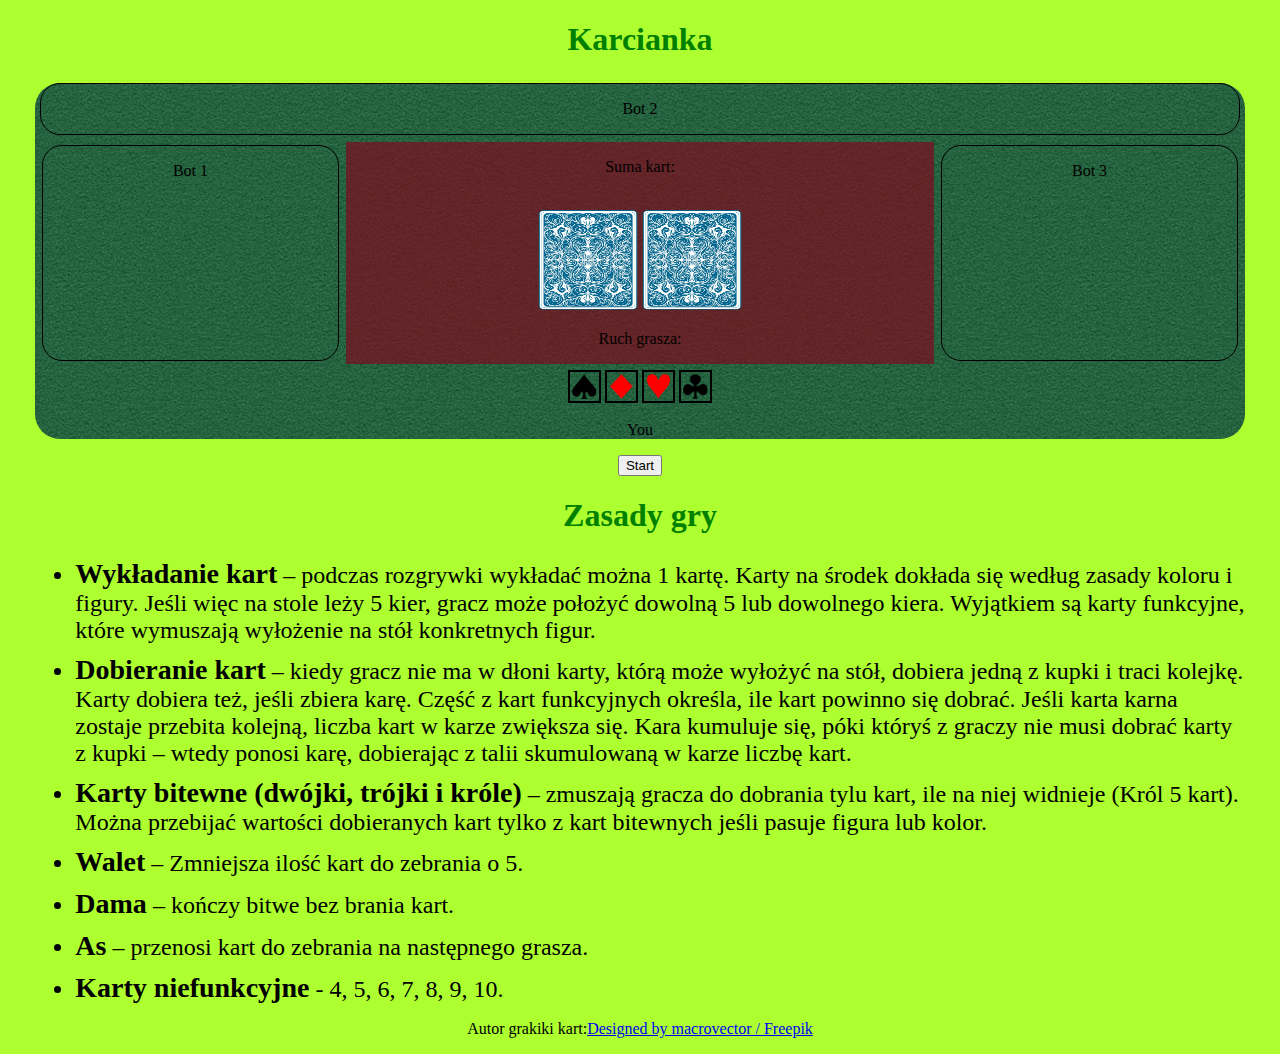
==== index.html @ d6645b2e "Add footer" ====
<!DOCTYPE html>
<html lang="pl">
<head>
    <meta charset="UTF-8">
    <meta http-equiv="X-UA-Compatible" content="IE=edge">
    <meta name="viewport" content="width=device-width, initial-scale=1.0">
    <title>Karcianka</title>
    <link rel="stylesheet" href="style.css">
    
</head>
<body>
    <h1>Karcianka</h1>
    <div class="board">
        <div class="bot">
            <p>Bot 2</p>
            <div class="cardsBot2"></div>
        </div>
        <div class="center">
            <div class="bot">
                <p>Bot 1</p>
                <div class="cardsBot1"></div>
            </div>
            <div class="centerBoard">
                <p>Suma kart: <span id="suma"></span></p><br>
                <img id="zakryte" src="img/cards/background_card.png" alt="card">
                <img id="odkryte" src="img/cards/background_card.png" alt="card">
                <p>Ruch grasza: <span id="ktoTeraz"></span></p>
            </div>
            <div class="bot">
                <p>Bot 3</p>

                <div class="cardsBot3"></div>
            </div>
        </div>
        <div class="Bot">
            <div class="panel">
                <div class="figure"><img src="img/cards/Pik.png" alt="Pik"></div>
                <div class="figure"><img src="img/cards/Karo.png" alt="Karo"></div>
                <div class="figure"><img src="img/cards/Kier.png" alt="Kier"></div>
                <div class="figure"><img src="img/cards/Trefl.png" alt="Trefl"></div>
            </div>
            <p>You</p>
            <div class="cardsYou"></div>
        </div> 
    </div>
    <div class="buttons">
        <input type="button" value="Start">
    </div>
        <h1>Zasady gry</h1>
    <div>
        <ul>
            <li><span>Wykładanie kart</span> – podczas rozgrywki wykładać można 1 kartę. Karty na środek dokłada się według zasady koloru i figury. Jeśli więc na stole leży 5 kier, gracz może położyć dowolną 5 lub dowolnego kiera. Wyjątkiem są karty funkcyjne, które wymuszają wyłożenie na stół konkretnych figur.</li>
            <li><span>Dobieranie kart</span> – kiedy gracz nie ma w dłoni karty, którą może wyłożyć na stół, dobiera jedną z kupki i traci kolejkę. Karty dobiera też, jeśli zbiera karę. Część z kart funkcyjnych określa, ile kart powinno się dobrać. Jeśli karta karna zostaje przebita kolejną, liczba kart w karze zwiększa się. Kara kumuluje się, póki któryś z graczy nie musi dobrać karty z kupki – wtedy ponosi karę, dobierając z talii skumulowaną w karze liczbę kart.</li>
            <li><span>Karty bitewne (dwójki, trójki i króle)</span> – zmuszają gracza do dobrania tylu kart, ile na niej widnieje (Król 5 kart). Można przebijać wartości dobieranych kart tylko z kart bitewnych jeśli pasuje figura lub kolor.</li>
            <li><span>Walet</span> – Zmniejsza ilość kart do zebrania o 5.</li>
            <li><span>Dama</span> – kończy bitwe bez brania kart.</li>
            <li><span>As</span> – przenosi kart do zebrania na następnego grasza.</li>
            <li><span>Karty niefunkcyjne</span> - 4, 5, 6, 7, 8, 9, 10.</li>
        </ul>
    </div>
    <script src="scriptMechanikiGry.js"></script>
    <footer>
        <p>Autor grakiki kart:<a href="http://www.freepik.com">Designed by macrovector / Freepik</a></p>
    </footer>
</body>
</html>
---- style.css ----
body, html{
    background-color: greenyellow;
    text-align: center;
    padding-left: 1%;
    padding-right: 1%;
}

div{
    margin: 2px;
}

.board{
    /*Background pattern from sublepatterns.com*/
    background-image: url("img/background/pool_table_green.png");
    border-radius: 25px;
}

.board .center{
    display: flex;
    justify-content: center;
    align-items: stretch;
}

.board .center .centerBoard{
    flex: 2;
    box-sizing: border-box;
    align-self: center;
    background-image: url("img/background/pool_table_red.png");
}

.board .center .bot{
    flex: 1;
}

h1{
    color: green;
    margin-bottom: 2%;
}

img{
    box-sizing: border-box;
    width: 100px;
    height: 100px;
}

.bot{
    border: 1px solid black;
    border-radius: 20px;
    margin: 5px;
}

.cards{
    background-color: white;
}

.cardsYou img:hover, #zakryte:hover{
    border: 2px solid blue;
    border-radius: 20px;
}

ul{
    text-align: left;
}

ul li{
    font-size: 24px;
    margin-bottom: 10px;
}

ul li span{
    font-size: 28px;
    font-weight: bold;
}

.panel{
    display: flex;
    justify-content: center;
}

.panel .figure{
    border: 2px solid black;
    display: flex;
    justify-content: center;
    padding: 2px;
}

.panel .figure img{
    width: 25px;
    height: 25px;
}
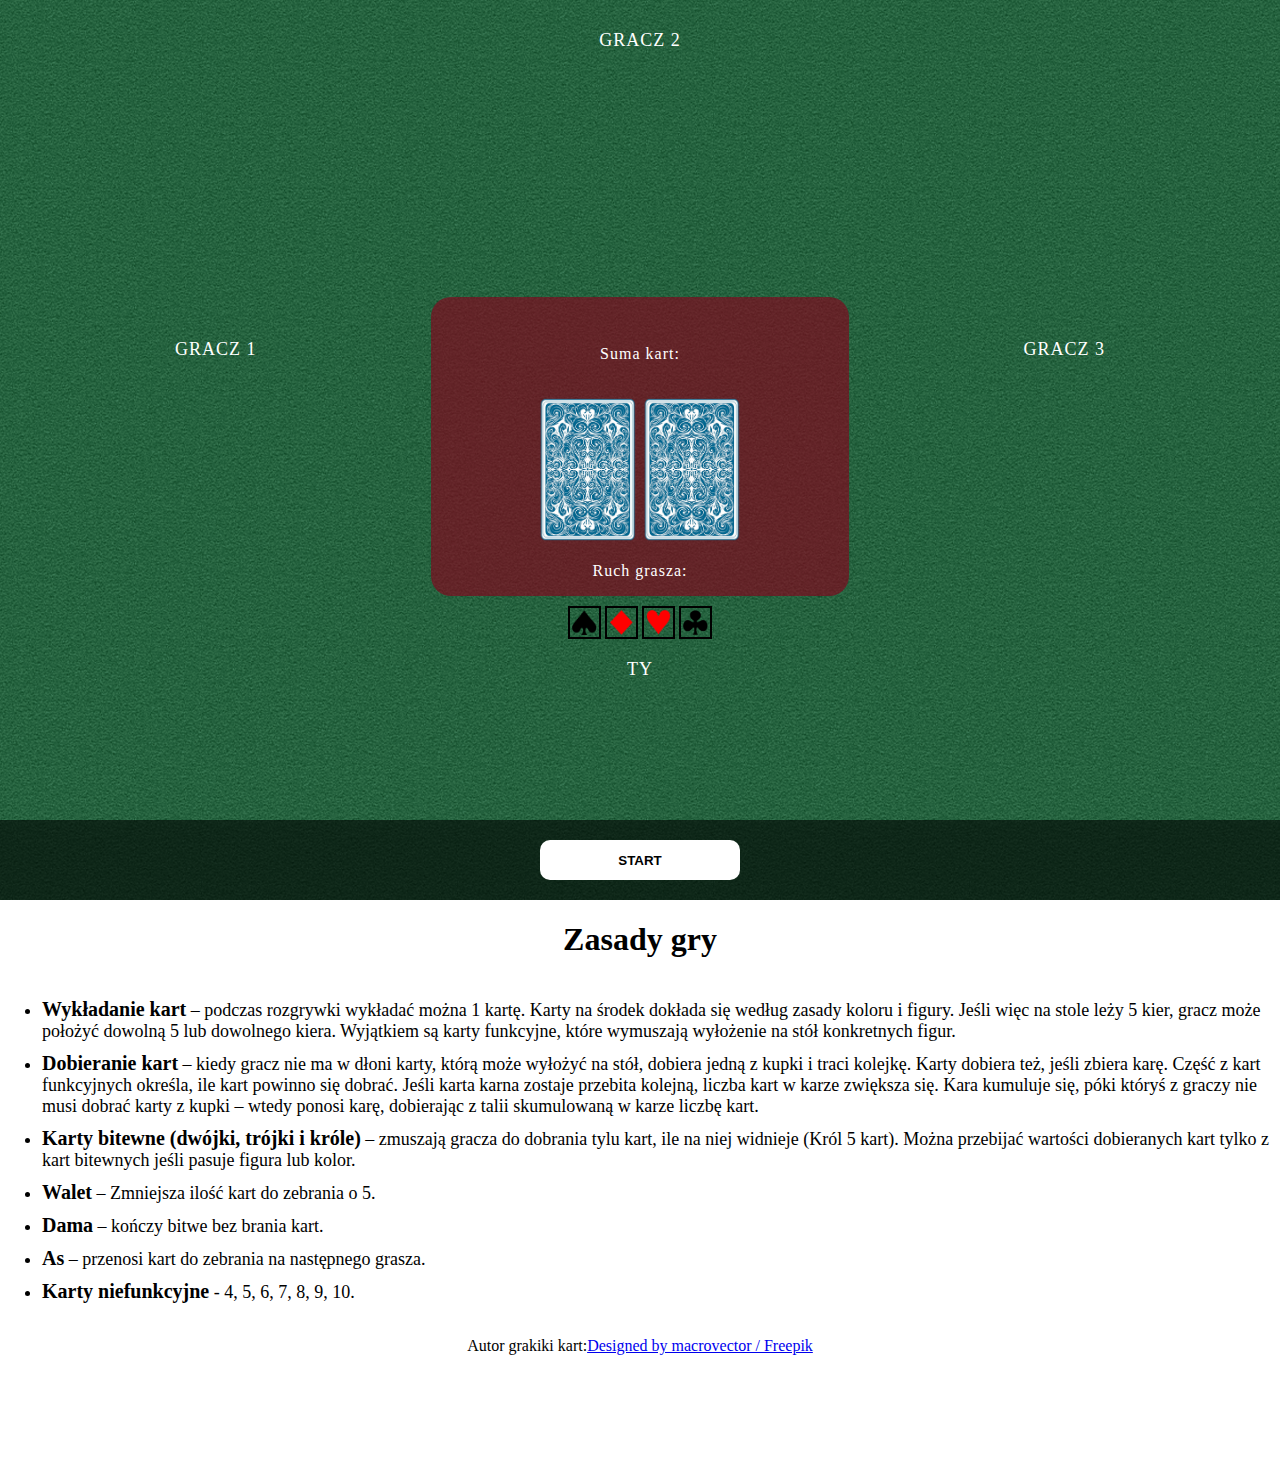
==== commit 7dc0be63: "Add style" ====
--- a/index.html
+++ b/index.html
@@ -9,27 +9,26 @@
     
 </head>
 <body>
-    <h1>Karcianka</h1>
     <div class="board">
         <div class="bot">
-            <p>Bot 2</p>
-            <div class="cardsBot2"></div>
+            <p>Gracz 2</p>
+            <div id="cardsBot2" class="cardsBot"></div>
         </div>
         <div class="center">
             <div class="bot">
-                <p>Bot 1</p>
-                <div class="cardsBot1"></div>
+                <p>Gracz 1</p>
+                <div id="cardsBot1" class="cardsBot"></div>
             </div>
             <div class="centerBoard">
+                <p id="ktoWygral"></p>
                 <p>Suma kart: <span id="suma"></span></p><br>
                 <img id="zakryte" src="img/cards/background_card.png" alt="card">
                 <img id="odkryte" src="img/cards/background_card.png" alt="card">
                 <p>Ruch grasza: <span id="ktoTeraz"></span></p>
             </div>
             <div class="bot">
-                <p>Bot 3</p>
-
-                <div class="cardsBot3"></div>
+                <p>Gracz 3</p>
+                <div id="cardsBot3" class="cardsBot"></div>
             </div>
         </div>
         <div class="Bot">
@@ -39,7 +38,7 @@
                 <div class="figure"><img src="img/cards/Kier.png" alt="Kier"></div>
                 <div class="figure"><img src="img/cards/Trefl.png" alt="Trefl"></div>
             </div>
-            <p>You</p>
+            <p>Ty</p>
             <div class="cardsYou"></div>
         </div> 
     </div>
--- a/style.css
+++ b/style.css
@@ -1,8 +1,11 @@
-body, html{
-    background-color: greenyellow;
+body{
     text-align: center;
-    padding-left: 1%;
-    padding-right: 1%;
+    width: 100%;
+    padding: 0;
+    margin: 0;
+    padding-bottom: 100px;
+    display: inline-flex;
+    flex-direction: column;
 }
 
 div{
@@ -13,6 +16,9 @@
     /*Background pattern from sublepatterns.com*/
     background-image: url("img/background/pool_table_green.png");
     border-radius: 25px;
+    min-height: 100vh;
+    border-radius: 0;
+    margin: 0;
 }
 
 .board .center{
@@ -22,40 +28,70 @@
 }
 
 .board .center .centerBoard{
-    flex: 2;
+    flex: 1;
     box-sizing: border-box;
     align-self: center;
     background-image: url("img/background/pool_table_red.png");
+    border-radius: 20px;
 }
 
-.board .center .bot{
-    flex: 1;
+.cardsYou, .cardsBot{
+    min-height: 180px;
+    margin-top: 30px;
 }
 
-h1{
-    color: green;
-    margin-bottom: 2%;
+.centerBoard > p{
+    color: white;
+    letter-spacing: 1px;
+}
+
+#ktoWygral{
+    color: darkgreen;
+    font-size: 48px;
+    font-weight: bolder;
 }
 
 img{
     box-sizing: border-box;
     width: 100px;
-    height: 100px;
+    /* height: 100px; */
 }
 
 .bot{
-    border: 1px solid black;
-    border-radius: 20px;
+    flex: 1;
     margin: 5px;
+    margin-top: 30px;
+    margin-bottom: 30px;
+}
+.bot > p{
+    color: white;
+    font-size: 18px;
+    text-transform: uppercase;
+    letter-spacing: 1px;
+}
+.Bot > p{
+    color: white;
+    font-size: 18px;
+    text-transform: uppercase;
+    letter-spacing: 1px;
 }
 
 .cards{
     background-color: white;
 }
+/*
+.cardsBot img, .cardsYou img{
+    opacity: 0;
+}
+*/
+.cardsYou img, .zakryte{
+    transition: 0.2s ease-in-out;
+    cursor: pointer;
+}
 
-.cardsYou img:hover, #zakryte:hover{
-    border: 2px solid blue;
-    border-radius: 20px;
+.cardsYou img:hover, .zakryte:hover{
+    transform: scale(1.2);
+    transition: 0.2s ease-in-out;
 }
 
 ul{
@@ -63,12 +99,12 @@
 }
 
 ul li{
-    font-size: 24px;
+    font-size: 18px;
     margin-bottom: 10px;
 }
 
 ul li span{
-    font-size: 28px;
+    font-size: 20px;
     font-weight: bold;
 }
 
@@ -87,4 +123,44 @@
 .panel .figure img{
     width: 25px;
     height: 25px;
+}
+
+.buttons{
+    position: fixed;
+    bottom: 0px;
+    left: 50%;
+    transform: translateX(-50%);
+    background-color: rgba(0, 0, 0, 0.6);
+    width: 100%;
+    margin: 0;
+    padding-top: 20px;
+    padding-bottom: 20px;
+}
+.buttons input{
+    width: 200px;
+    height: 40px;
+    padding: 6px;
+    background-color: white;
+    text-transform: uppercase;
+    outline: none;
+    border-radius: 10px;
+    border: none;
+    transition: 0.2s ease-in-out;
+    font-weight: bold;
+    cursor: pointer;
+}
+.buttons input:hover{
+    background-color: rgb(216, 216, 216);
+    transform: scale(1.01);
+    transition: 0.2s ease-in-out;
+}
+
+.removeCard{
+    opacity: 0;
+    transition:  0.5s opacity ease-in-out;
+}
+
+.addCard{
+    opacity: 1 !important;
+    transition:  0.5s opacity ease-in-out;
 }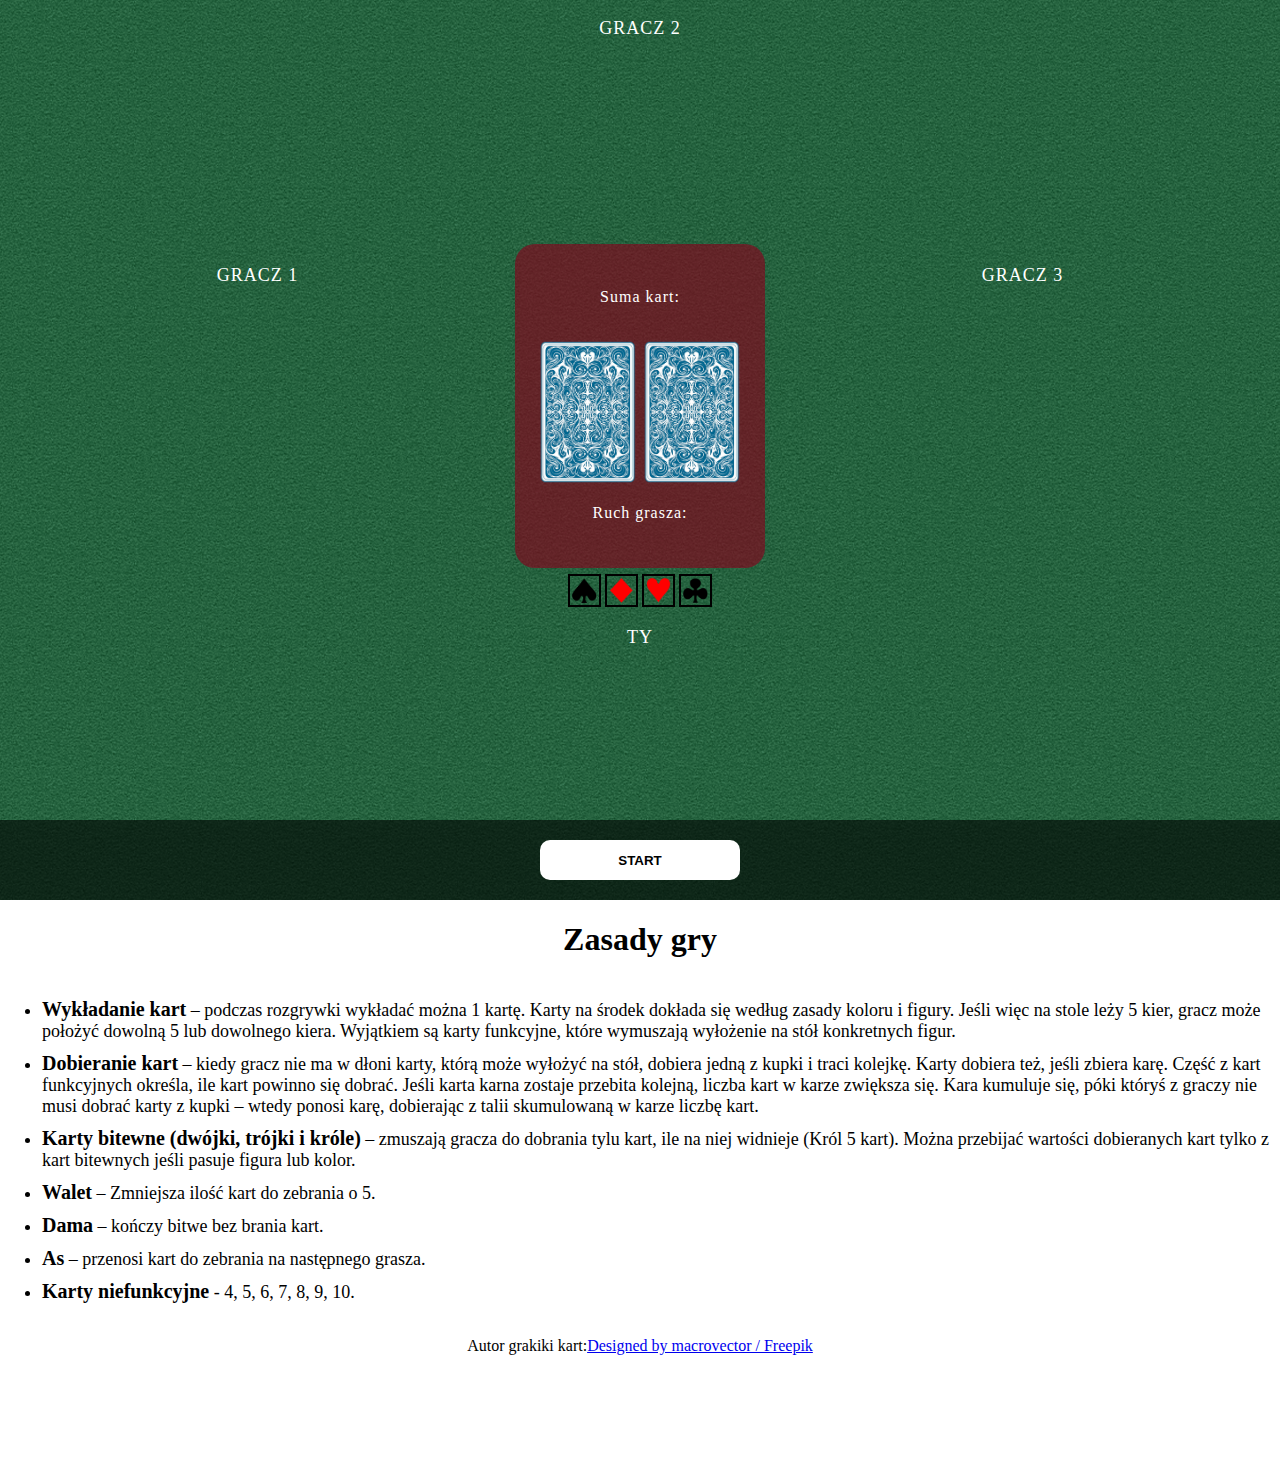
==== commit 5b0ee080: "Correct" ====
--- a/index.html
+++ b/index.html
@@ -59,7 +59,7 @@
     </div>
     <script src="scriptMechanikiGry.js"></script>
     <footer>
-        <p>Autor grakiki kart:<a href="http://www.freepik.com">Designed by macrovector / Freepik</a></p>
+        <p>Autor grakiki kart:<a target="_blank" href="http://www.freepik.com">Designed by macrovector / Freepik</a></p>
     </footer>
 </body>
 </html>--- a/style.css
+++ b/style.css
@@ -33,11 +33,12 @@
     align-self: center;
     background-image: url("img/background/pool_table_red.png");
     border-radius: 20px;
+    padding-bottom: 30px;
 }
 
 .cardsYou, .cardsBot{
     min-height: 180px;
-    margin-top: 30px;
+    /*margin-top: 30px;*/
 }
 
 .centerBoard > p{
@@ -47,21 +48,24 @@
 
 #ktoWygral{
     color: darkgreen;
-    font-size: 48px;
+    font-size: 44px;
     font-weight: bolder;
 }
 
 img{
     box-sizing: border-box;
+    width: 75px;
+}
+
+.centerBoard img, .cardsYou img{
     width: 100px;
-    /* height: 100px; */
 }
 
 .bot{
-    flex: 1;
+    flex: 2;
     margin: 5px;
-    margin-top: 30px;
-    margin-bottom: 30px;
+    /*margin-top: 30px;
+    margin-bottom: 30px;*/
 }
 .bot > p{
     color: white;
@@ -79,11 +83,7 @@
 .cards{
     background-color: white;
 }
-/*
-.cardsBot img, .cardsYou img{
-    opacity: 0;
-}
-*/
+
 .cardsYou img, .zakryte{
     transition: 0.2s ease-in-out;
     cursor: pointer;
@@ -157,10 +157,10 @@
 
 .removeCard{
     opacity: 0;
-    transition:  0.5s opacity ease-in-out;
+    transition:  0.7s opacity ease-in-out;
 }
 
 .addCard{
     opacity: 1 !important;
-    transition:  0.5s opacity ease-in-out;
+    transition:  0.7s opacity ease-in-out;
 }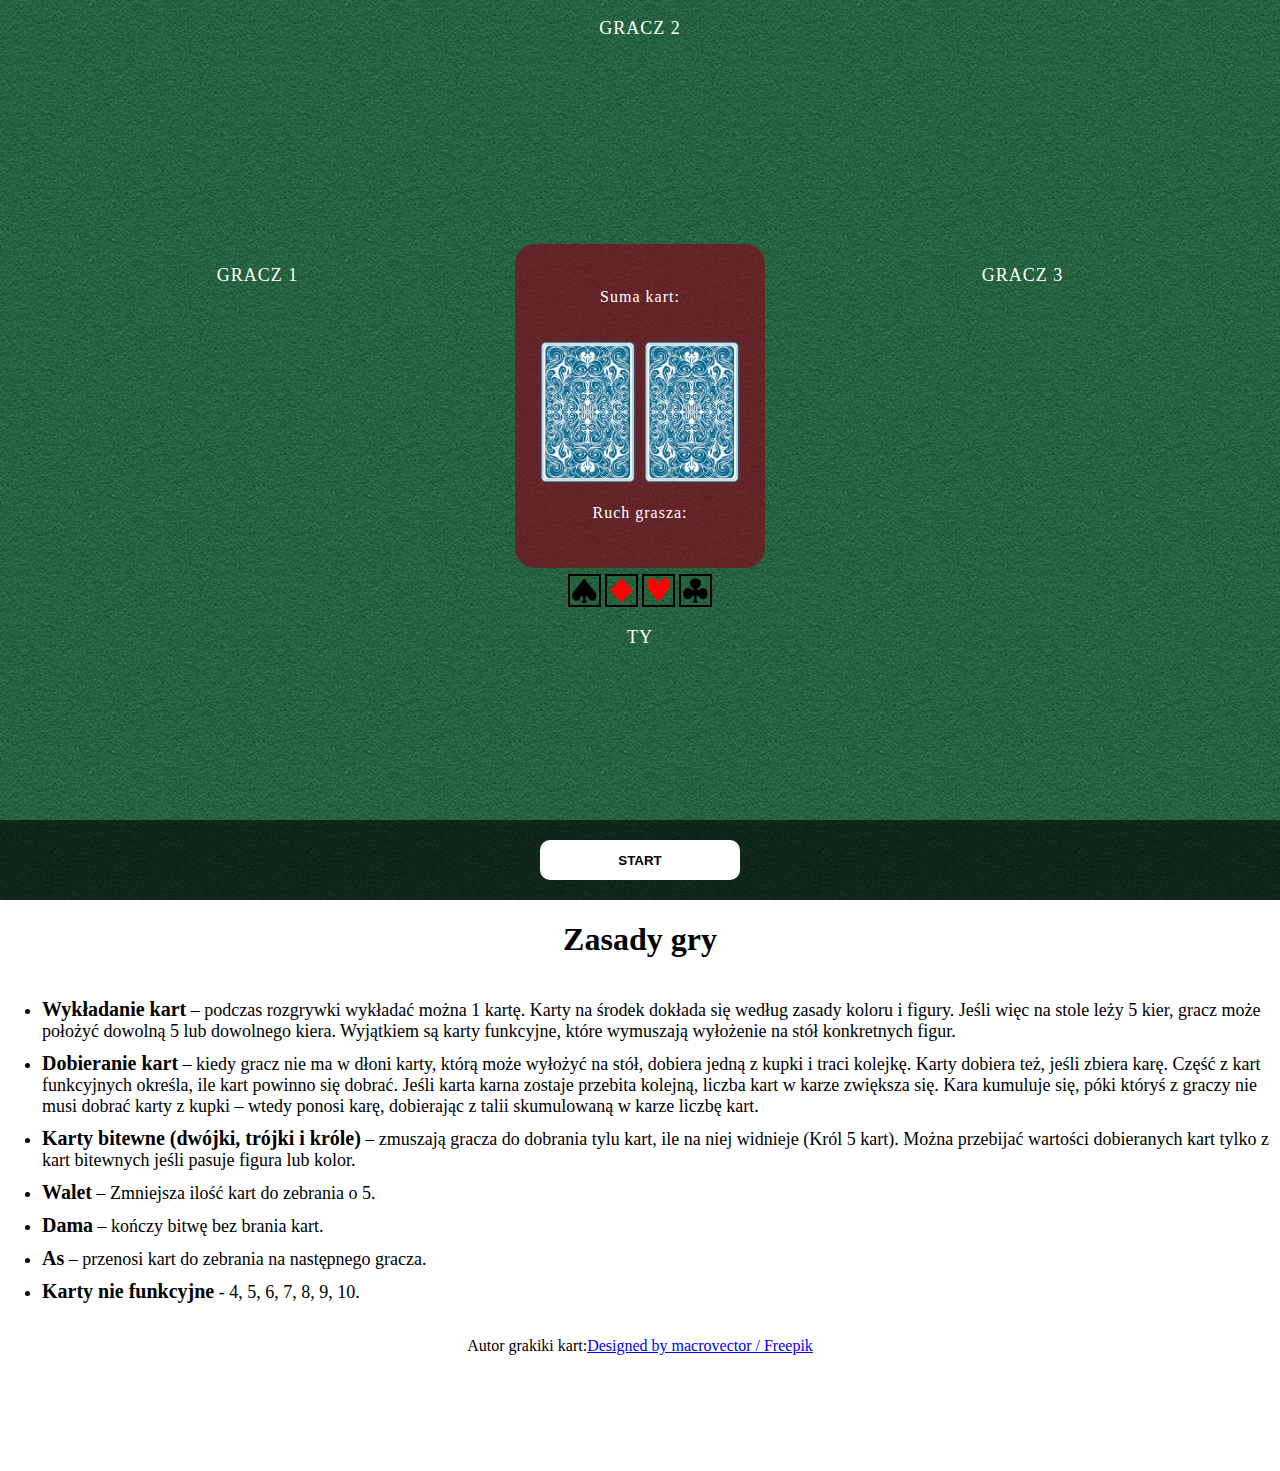
==== commit 805ee8c2: "Correct rules" ====
--- a/index.html
+++ b/index.html
@@ -52,9 +52,9 @@
             <li><span>Dobieranie kart</span> – kiedy gracz nie ma w dłoni karty, którą może wyłożyć na stół, dobiera jedną z kupki i traci kolejkę. Karty dobiera też, jeśli zbiera karę. Część z kart funkcyjnych określa, ile kart powinno się dobrać. Jeśli karta karna zostaje przebita kolejną, liczba kart w karze zwiększa się. Kara kumuluje się, póki któryś z graczy nie musi dobrać karty z kupki – wtedy ponosi karę, dobierając z talii skumulowaną w karze liczbę kart.</li>
             <li><span>Karty bitewne (dwójki, trójki i króle)</span> – zmuszają gracza do dobrania tylu kart, ile na niej widnieje (Król 5 kart). Można przebijać wartości dobieranych kart tylko z kart bitewnych jeśli pasuje figura lub kolor.</li>
             <li><span>Walet</span> – Zmniejsza ilość kart do zebrania o 5.</li>
-            <li><span>Dama</span> – kończy bitwe bez brania kart.</li>
-            <li><span>As</span> – przenosi kart do zebrania na następnego grasza.</li>
-            <li><span>Karty niefunkcyjne</span> - 4, 5, 6, 7, 8, 9, 10.</li>
+            <li><span>Dama</span> – kończy bitwę bez brania kart.</li>
+            <li><span>As</span> – przenosi kart do zebrania na następnego gracza.</li>
+            <li><span>Karty nie funkcyjne</span> - 4, 5, 6, 7, 8, 9, 10.</li>
         </ul>
     </div>
     <script src="scriptMechanikiGry.js"></script>
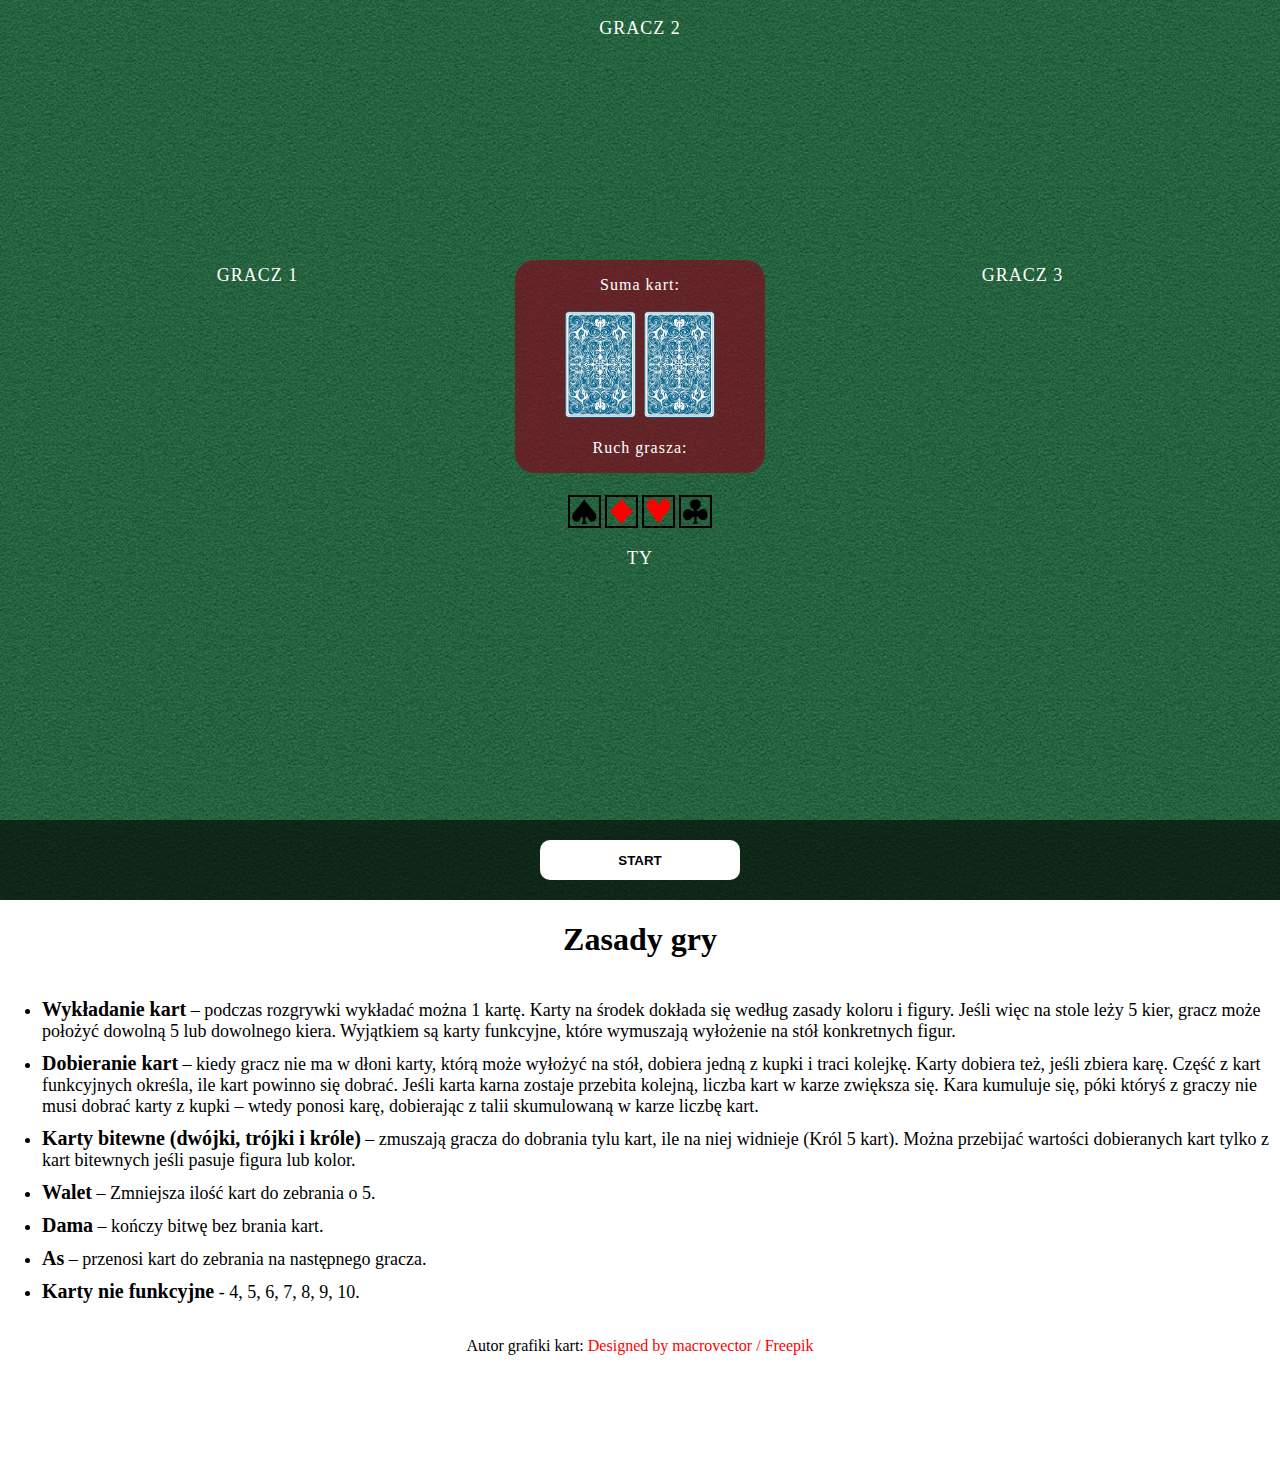
==== commit db659381: "Add icon" ====
--- a/index.html
+++ b/index.html
@@ -6,11 +6,11 @@
     <meta name="viewport" content="width=device-width, initial-scale=1.0">
     <title>Karcianka</title>
     <link rel="stylesheet" href="style.css">
-    
+    <link rel="icon" href="img/ico.png">
 </head>
 <body>
     <div class="board">
-        <div class="bot">
+        <div class="bot player2">
             <p>Gracz 2</p>
             <div id="cardsBot2" class="cardsBot"></div>
         </div>
@@ -20,8 +20,7 @@
                 <div id="cardsBot1" class="cardsBot"></div>
             </div>
             <div class="centerBoard">
-                <p id="ktoWygral"></p>
-                <p>Suma kart: <span id="suma"></span></p><br>
+                <p>Suma kart: <span id="suma"></span></p>
                 <img id="zakryte" src="img/cards/background_card.png" alt="card">
                 <img id="odkryte" src="img/cards/background_card.png" alt="card">
                 <p>Ruch grasza: <span id="ktoTeraz"></span></p>
@@ -57,9 +56,10 @@
             <li><span>Karty nie funkcyjne</span> - 4, 5, 6, 7, 8, 9, 10.</li>
         </ul>
     </div>
+    <footer>
+        <p>Autor grafiki kart: <a target="_blank" href="http://www.freepik.com">Designed by macrovector / Freepik</a></p>
+    </footer>
     <script src="scriptMechanikiGry.js"></script>
-    <footer>
-        <p>Autor grakiki kart:<a target="_blank" href="http://www.freepik.com">Designed by macrovector / Freepik</a></p>
-    </footer>
+    <script src="script.js"></script>
 </body>
 </html>--- a/style.css
+++ b/style.css
@@ -33,12 +33,10 @@
     align-self: center;
     background-image: url("img/background/pool_table_red.png");
     border-radius: 20px;
-    padding-bottom: 30px;
 }
 
 .cardsYou, .cardsBot{
     min-height: 180px;
-    /*margin-top: 30px;*/
 }
 
 .centerBoard > p{
@@ -64,8 +62,6 @@
 .bot{
     flex: 2;
     margin: 5px;
-    /*margin-top: 30px;
-    margin-bottom: 30px;*/
 }
 .bot > p{
     color: white;
@@ -155,6 +151,15 @@
     transition: 0.2s ease-in-out;
 }
 
+footer a{
+    color: red;
+    text-decoration: none;
+}
+
+footer a:hover{
+    color: brown;
+}
+
 .removeCard{
     opacity: 0;
     transition:  0.7s opacity ease-in-out;
@@ -163,4 +168,69 @@
 .addCard{
     opacity: 1 !important;
     transition:  0.7s opacity ease-in-out;
+}
+
+@media screen and (max-height: 900px) {
+    img{
+        max-width: 75px;
+    }
+}
+@media screen and (max-height: 850px) {
+    .cardsYou, .cardsBot{
+        min-height: 140px;
+    }
+}
+
+@media screen and (max-width: 900px) {
+    .centerBoard{
+        min-width: 170px;
+    }
+}
+
+@media screen and (max-width: 700px) {
+    img{
+        max-width: 60px;
+    }
+}
+
+@media screen and (max-width: 500px) {
+    .center{
+        flex-direction: column;
+    }
+
+    .centerBoard{
+        order: 1;
+        min-width: 80%;
+    }
+
+    .cardsBot{
+        min-height: 90px;
+    }
+
+    .bot > p{
+        margin: 10px auto;
+    }
+}
+@media screen and (max-width: 400px) {
+    img{
+        max-width: 40px;
+    }
+
+    .center{
+        flex-direction: column;
+    }
+
+    .centerBoard{
+        order: 1;
+        min-width: 80%;
+        padding-right: 5px;
+    }
+
+    .cardsBot{
+        min-height: 50px;
+    }
+    
+    .bot > p{
+        margin: 8px auto;
+    }
 }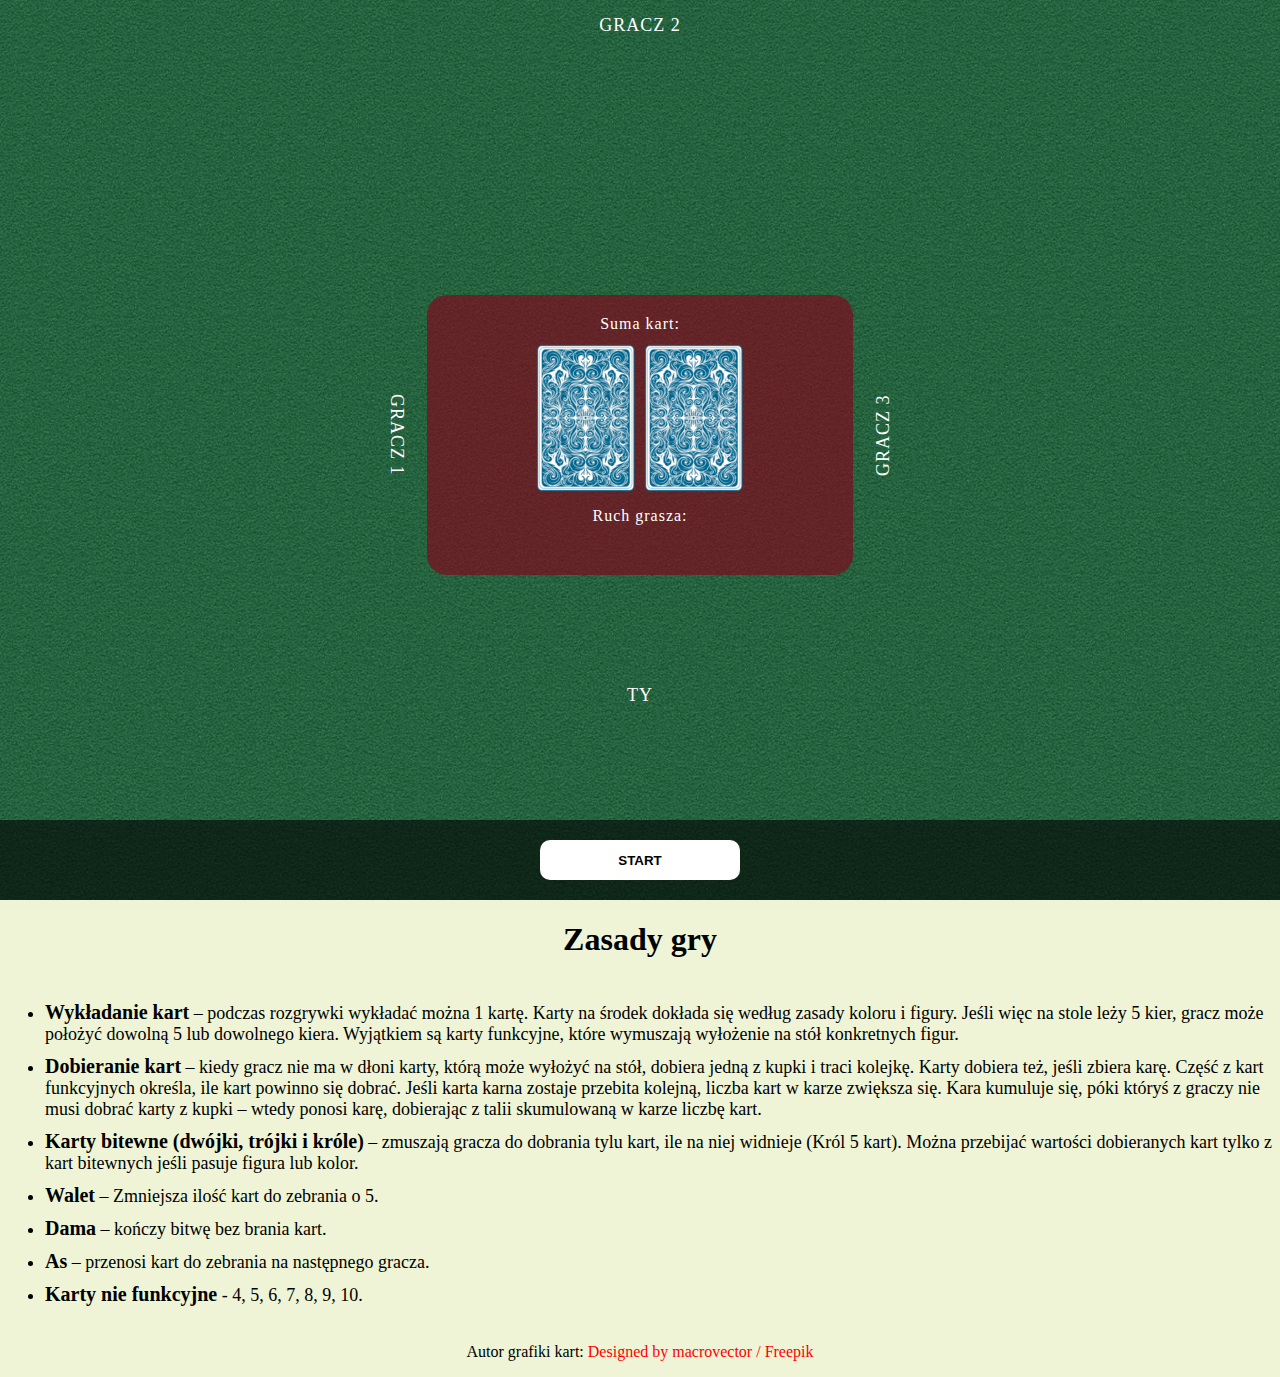
==== commit 50bb7303: "Corect" ====
--- a/index.html
+++ b/index.html
@@ -12,34 +12,28 @@
     <div class="board">
         <div class="bot player2">
             <p>Gracz 2</p>
-            <div id="cardsBot2" class="cardsBot"></div>
+            <div id="cardsBot2" ></div>
         </div>
         <div class="center">
-            <div class="bot">
+            <div class="bot player1">
                 <p>Gracz 1</p>
-                <div id="cardsBot1" class="cardsBot"></div>
+                <div id="cardsBot1"></div>
             </div>
             <div class="centerBoard">
                 <p>Suma kart: <span id="suma"></span></p>
                 <img id="zakryte" src="img/cards/background_card.png" alt="card">
                 <img id="odkryte" src="img/cards/background_card.png" alt="card">
-                <p>Ruch grasza: <span id="ktoTeraz"></span></p>
+                <p>Ruch grasza:</p><p id="ktoTeraz"></p>
             </div>
-            <div class="bot">
+            <div class="bot player3">
                 <p>Gracz 3</p>
-                <div id="cardsBot3" class="cardsBot"></div>
+                <div id="cardsBot3"></div>    
             </div>
         </div>
-        <div class="Bot">
-            <div class="panel">
-                <div class="figure"><img src="img/cards/Pik.png" alt="Pik"></div>
-                <div class="figure"><img src="img/cards/Karo.png" alt="Karo"></div>
-                <div class="figure"><img src="img/cards/Kier.png" alt="Kier"></div>
-                <div class="figure"><img src="img/cards/Trefl.png" alt="Trefl"></div>
+            <div class="you">
+                <p>Ty</p>
+                <div class="cardsYou"></div>
             </div>
-            <p>Ty</p>
-            <div class="cardsYou"></div>
-        </div> 
     </div>
     <div class="buttons">
         <input type="button" value="Start">
@@ -60,6 +54,5 @@
         <p>Autor grafiki kart: <a target="_blank" href="http://www.freepik.com">Designed by macrovector / Freepik</a></p>
     </footer>
     <script src="scriptMechanikiGry.js"></script>
-    <script src="script.js"></script>
 </body>
 </html>--- a/style.css
+++ b/style.css
@@ -1,93 +1,124 @@
 body{
+    background-color: #eef4d5;
+    margin: 0;
     text-align: center;
-    width: 100%;
-    padding: 0;
-    margin: 0;
-    padding-bottom: 100px;
     display: inline-flex;
     flex-direction: column;
 }
 
 div{
-    margin: 2px;
+    margin: 5px;
+}
+
+#cardsBot2 img{
+    max-width: 85px;
+}
+#cardsBot1 img, #cardsBot3 img{
+    max-height: 85px;
 }
 
 .board{
     /*Background pattern from sublepatterns.com*/
     background-image: url("img/background/pool_table_green.png");
-    border-radius: 25px;
-    min-height: 100vh;
-    border-radius: 0;
     margin: 0;
-}
-
-.board .center{
-    display: flex;
+    padding: 0;
+    min-height: 900px;
+    display: flex;
+    flex-direction: column;
     justify-content: center;
     align-items: stretch;
 }
 
-.board .center .centerBoard{
-    flex: 1;
-    box-sizing: border-box;
-    align-self: center;
-    background-image: url("img/background/pool_table_red.png");
-    border-radius: 20px;
-}
-
-.cardsYou, .cardsBot{
-    min-height: 180px;
-}
-
-.centerBoard > p{
+.board p{
     color: white;
     letter-spacing: 1px;
+    margin: 10px;
+}
+
+#ktoTeraz{
+    font-size: 26px;
+}
+
+.board .center{
+    display: flex;
+    justify-content: center;
+    flex: 2;
+    flex-direction: row;
+}
+
+.centerBoard{
+    background-image: url("img/background/pool_table_red.png");
+    align-self: center;
+    box-sizing: border-box;
+    padding: 10px 10px 0px 10px;
+    border-radius: 20px;
+    flex: 1;
+    min-height: 280px;
+}
+
+.player1 {
+    justify-content: end;
+}
+
+.player1 p{
+    writing-mode: tb;
+    order: 2;
+}
+
+#cardsBot1, #cardsBot3{
+    display: flex;
+    flex-direction: column;
+    justify-content: center;
+    max-height: 500px;
+    flex-wrap: wrap;
+}
+
+#cardsBot1{
+    align-content: flex-end;
+}
+
+#cardsBot3{
+    align-content: flex-start;
+}
+.player2{
+    flex: 1;
+    min-height: 190px;
+}
+
+.player3, .player1{
+    display: flex;
+    flex: 1;
+}
+
+.player3 p{
+    writing-mode: vertical-rl;
+    transform: rotate(180deg);
+}
+
+.cardsYou img, .zakryte{
+    transition: 0.2s ease-in-out;
+    cursor: pointer;
+}
+
+.cardsYou img:hover, .zakryte:hover{
+    transform: scale(1.2);
+    transition: 0.2s ease-in-out;
+}
+
+.bot p, .you p{
+    font-size: 18px;
+    text-transform: uppercase;
+}
+
+.you{
+    flex: 1;
+    min-height: 220px;
 }
 
 #ktoWygral{
     color: darkgreen;
-    font-size: 44px;
+    font-size: 40px;
     font-weight: bolder;
-}
-
-img{
-    box-sizing: border-box;
-    width: 75px;
-}
-
-.centerBoard img, .cardsYou img{
-    width: 100px;
-}
-
-.bot{
-    flex: 2;
-    margin: 5px;
-}
-.bot > p{
-    color: white;
-    font-size: 18px;
-    text-transform: uppercase;
-    letter-spacing: 1px;
-}
-.Bot > p{
-    color: white;
-    font-size: 18px;
-    text-transform: uppercase;
-    letter-spacing: 1px;
-}
-
-.cards{
-    background-color: white;
-}
-
-.cardsYou img, .zakryte{
-    transition: 0.2s ease-in-out;
-    cursor: pointer;
-}
-
-.cardsYou img:hover, .zakryte:hover{
-    transform: scale(1.2);
-    transition: 0.2s ease-in-out;
 }
 
 ul{
@@ -102,23 +133,6 @@
 ul li span{
     font-size: 20px;
     font-weight: bold;
-}
-
-.panel{
-    display: flex;
-    justify-content: center;
-}
-
-.panel .figure{
-    border: 2px solid black;
-    display: flex;
-    justify-content: center;
-    padding: 2px;
-}
-
-.panel .figure img{
-    width: 25px;
-    height: 25px;
 }
 
 .buttons{
@@ -131,7 +145,9 @@
     margin: 0;
     padding-top: 20px;
     padding-bottom: 20px;
-}
+    z-index: 1;
+}
+
 .buttons input{
     width: 200px;
     height: 40px;
@@ -145,6 +161,7 @@
     font-weight: bold;
     cursor: pointer;
 }
+
 .buttons input:hover{
     background-color: rgb(216, 216, 216);
     transform: scale(1.01);
@@ -170,67 +187,58 @@
     transition:  0.7s opacity ease-in-out;
 }
 
-@media screen and (max-height: 900px) {
-    img{
+@media screen and (max-width: 1500px) {
+    #cardsBot2 img{
         max-width: 75px;
     }
-}
-@media screen and (max-height: 850px) {
-    .cardsYou, .cardsBot{
-        min-height: 140px;
-    }
-}
-
-@media screen and (max-width: 900px) {
+
+    #cardsBot1 img, #cardsBot3 img{
+        max-height: 75px;
+    }
+}
+
+@media screen and (max-width: 700px) {
+    div{
+        margin: 2px;
+    }
+
+    #cardsBot1, #cardsBot3{
+        height: 350px;
+    }
+
+    .player2{
+        min-height: 130px;
+    }
+
+    .cardsYou{
+        min-height: 150px;
+    }
+
+    .board{
+        min-height: 680px;
+    }
+
     .centerBoard{
-        min-width: 170px;
-    }
-}
-
-@media screen and (max-width: 700px) {
-    img{
+        min-height: 210px
+    }
+
+    #ktoTeraz{
+        font-size: 22px;
+    }
+
+    .board .center .centerBoard{
+        padding: 5px 5px 0px 5px;
+    }
+
+    #cardsBot2 img, .centerBoard img{
+        max-width: 50px;
+    }
+
+    #cardsBot1 img, #cardsBot3 img{
+        max-height: 50px;
+    }
+
+    .cardsYou img, .centerBoard img{
         max-width: 60px;
     }
-}
-
-@media screen and (max-width: 500px) {
-    .center{
-        flex-direction: column;
-    }
-
-    .centerBoard{
-        order: 1;
-        min-width: 80%;
-    }
-
-    .cardsBot{
-        min-height: 90px;
-    }
-
-    .bot > p{
-        margin: 10px auto;
-    }
-}
-@media screen and (max-width: 400px) {
-    img{
-        max-width: 40px;
-    }
-
-    .center{
-        flex-direction: column;
-    }
-
-    .centerBoard{
-        order: 1;
-        min-width: 80%;
-        padding-right: 5px;
-    }
-
-    .cardsBot{
-        min-height: 50px;
-    }
-    
-    .bot > p{
-        margin: 8px auto;
-    }
 }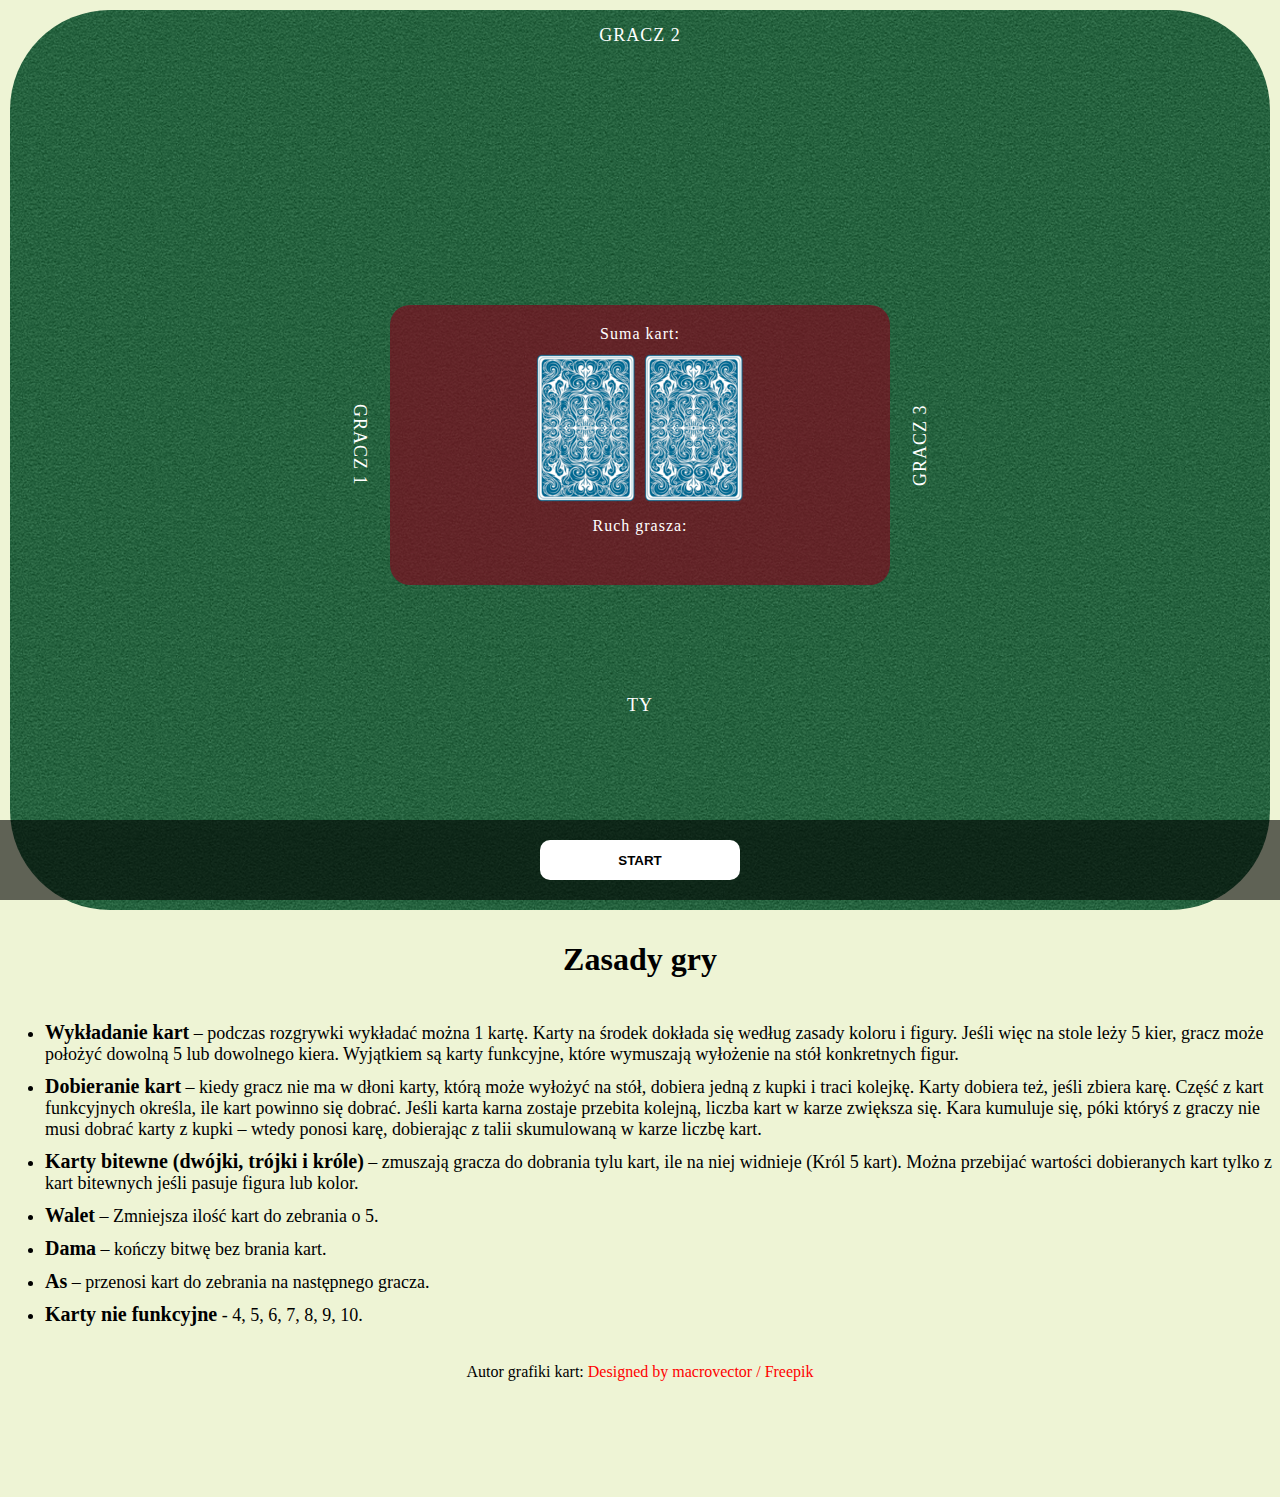
==== commit 5ffcd5a4: "add scriptStyle.js" ====
--- a/index.html
+++ b/index.html
@@ -54,5 +54,6 @@
         <p>Autor grafiki kart: <a target="_blank" href="http://www.freepik.com">Designed by macrovector / Freepik</a></p>
     </footer>
     <script src="scriptMechanikiGry.js"></script>
+    <script src="scriptStyle.js"></script>
 </body>
 </html>--- a/style.css
+++ b/style.css
@@ -4,6 +4,7 @@
     text-align: center;
     display: inline-flex;
     flex-direction: column;
+    margin-bottom: 100px;
 }
 
 div{
@@ -20,8 +21,9 @@
 .board{
     /*Background pattern from sublepatterns.com*/
     background-image: url("img/background/pool_table_green.png");
-    margin: 0;
+    margin: 10px;
     padding: 0;
+    border-radius: 100px;
     min-height: 900px;
     display: flex;
     flex-direction: column;
@@ -52,7 +54,7 @@
     box-sizing: border-box;
     padding: 10px 10px 0px 10px;
     border-radius: 20px;
-    flex: 1;
+    flex: 2;
     min-height: 280px;
 }
 
@@ -87,7 +89,7 @@
 
 .player3, .player1{
     display: flex;
-    flex: 1;
+    flex: 1.5;
 }
 
 .player3 p{
